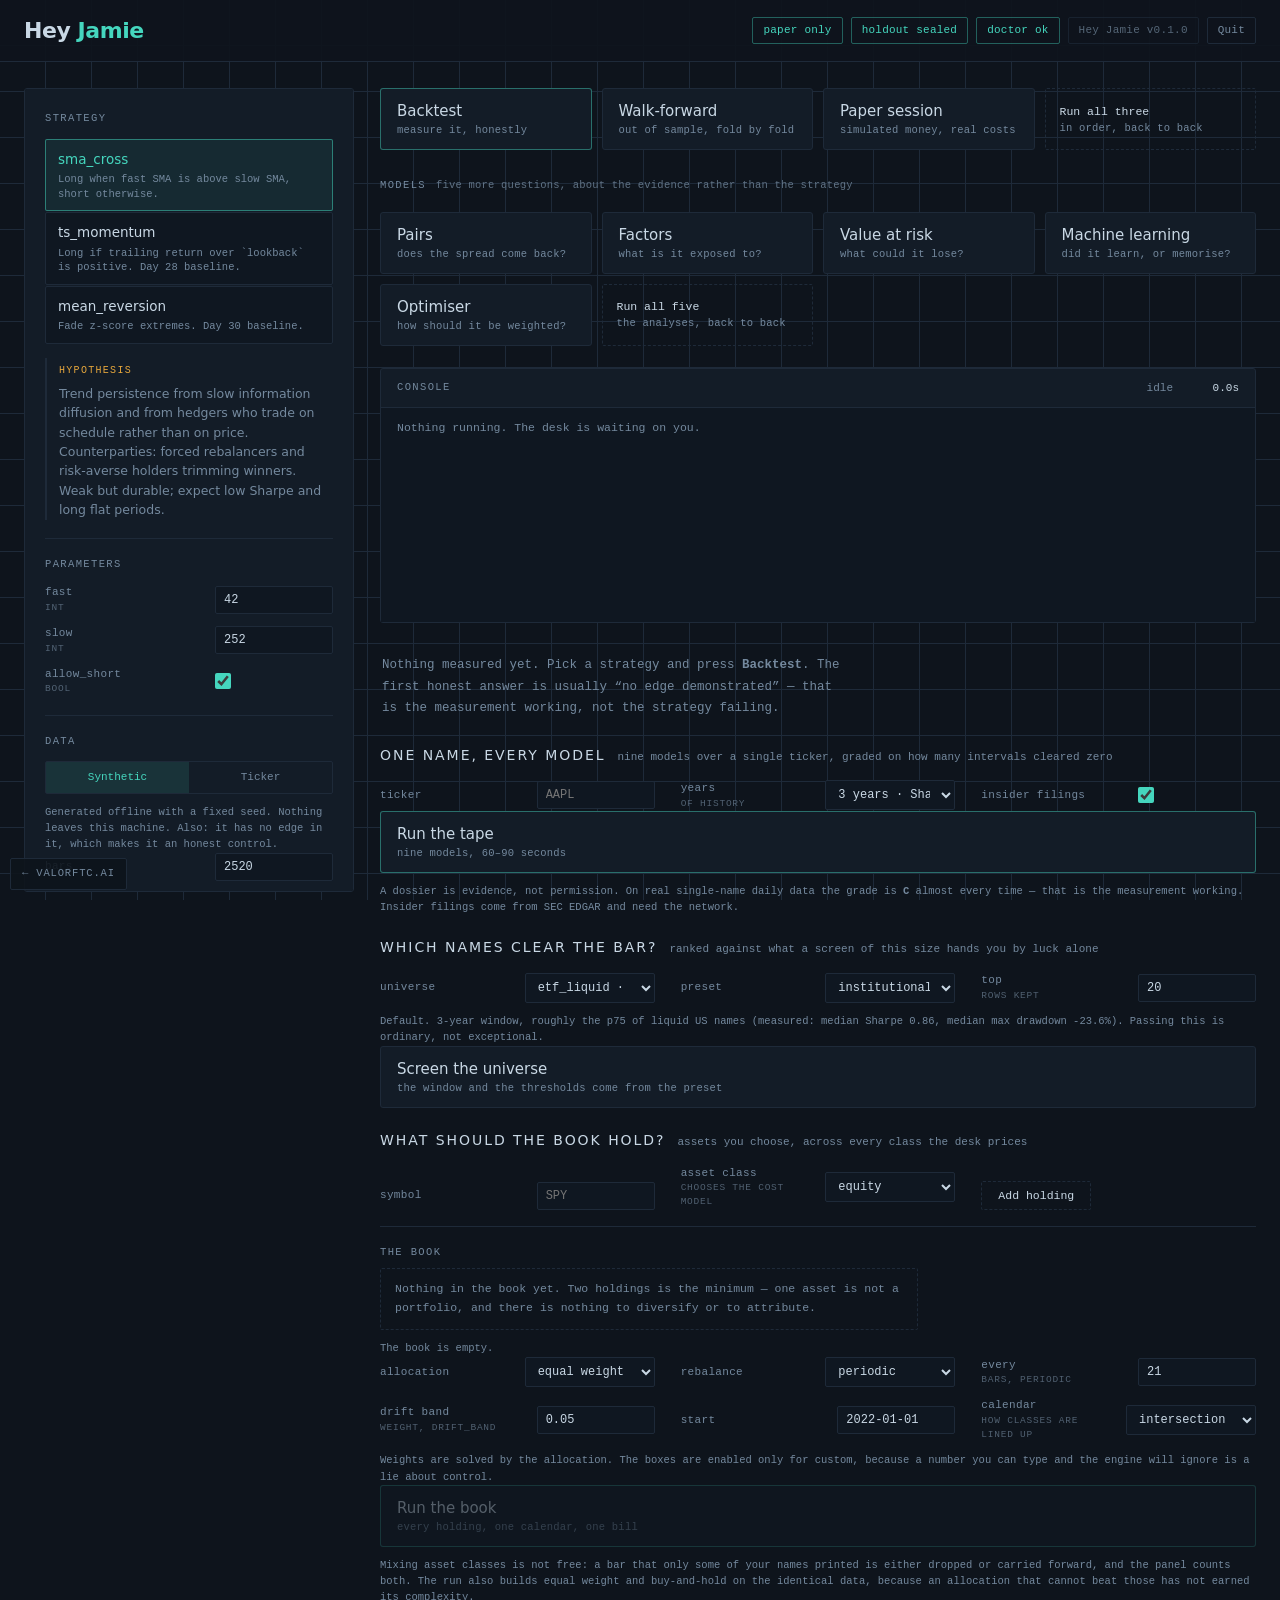
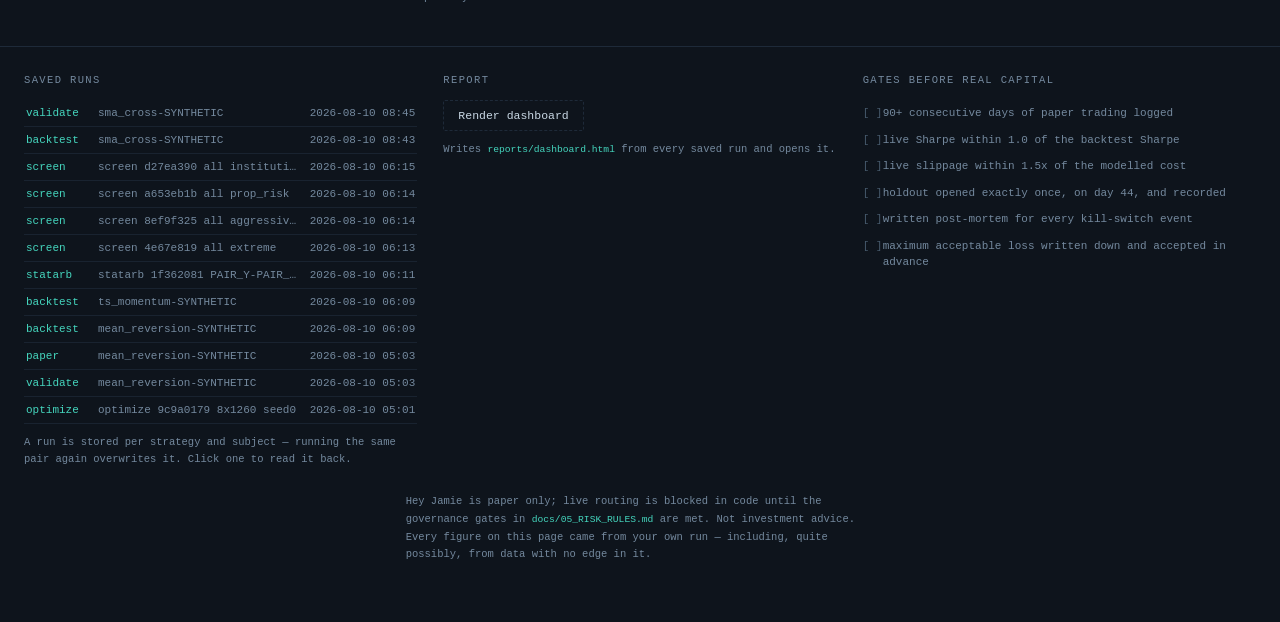
==== hj/index.html @ 2e07a2f7 "Ship the real Hey Jamie desk at /hj, with numpy's RNG ported exactly The browser build ran the desk'" ====
<!doctype html>
<html lang="en">
<head>
<meta charset="utf-8">
<meta name="viewport" content="width=device-width,initial-scale=1">
<!-- The server substitutes this literal placeholder at serve time. Every /api/*
     call carries it, so no other page in the browser can drive this desk. -->
<meta name="heyjamie-token" content="">
<meta name="color-scheme" content="dark">
<title>Hey Jamie — desk</title>
<!-- The server may mount the static dir at /static/ or at /. Ask for the usual
     place first and only reach for the other if that request actually fails. -->
<link rel="stylesheet" href="app.css"
      onerror="var l=document.createElement('link');l.rel='stylesheet';l.href='/app.css';document.head.appendChild(l);">
</head>
<body>

<a class="skip" href="#work">Skip to the actions</a>

<header class="bar">
  <div class="mark">Hey <span>Jamie</span></div>
  <div class="chips">
    <span class="chip on" title="Live routing is blocked in code. There is no endpoint here that could route an order.">paper only</span>
    <span class="chip" id="chip-holdout" title="The out-of-sample data you only get to look at once.">holdout &hellip;</span>
    <button type="button" class="chip act" id="chip-doctor" aria-expanded="false" aria-controls="doctor-panel"
            title="Re-run the install and guardrail checks.">doctor &hellip;</button>
    <span class="chip mute" id="chip-app">&hellip;</span>
    <button type="button" class="chip quit" id="btn-quit" title="Stop the local server and close the desk.">Quit</button>
  </div>
</header>

<div class="banner" id="banner" role="alert" hidden>
  <span class="banner-x" id="banner-text"></span>
  <button type="button" class="banner-close" id="banner-close" aria-label="Dismiss this message">dismiss</button>
</div>

<main class="desk">

  <!-- ------------------------------------------------------------------ -->
  <aside class="rail" aria-label="Run settings">
    <form id="rail-form" autocomplete="off">

      <section class="rail-sec">
        <h3 class="rail-h">Strategy</h3>
        <div class="pick" id="pick-strategy" role="radiogroup" aria-label="Strategy">
          <p class="loading">loading the registry&hellip;</p>
        </div>
        <div class="hypo" id="hypothesis">
          <span class="hypo-k">hypothesis</span>
          <p class="hypo-t" id="hypothesis-text">&mdash;</p>
        </div>
      </section>

      <section class="rail-sec">
        <h3 class="rail-h">Parameters</h3>
        <div class="fields" id="params"></div>
      </section>

      <section class="rail-sec">
        <h3 class="rail-h">Data</h3>
        <div class="seg" id="seg-source">
          <input type="radio" name="source" id="src-synthetic" value="synthetic" checked>
          <label for="src-synthetic">Synthetic</label>
          <input type="radio" name="source" id="src-symbol" value="symbol">
          <label for="src-symbol">Ticker</label>
        </div>
        <p class="note" id="source-note">Generated offline with a fixed seed. Nothing leaves this machine.</p>
        <div class="fields">
          <div class="field" id="f-symbol" hidden>
            <label for="in-symbol">symbol</label>
            <input type="text" id="in-symbol" placeholder="SPY" spellcheck="false">
          </div>
          <div class="field" id="f-start" hidden>
            <label for="in-start">start</label>
            <input type="text" id="in-start" value="2015-01-01" spellcheck="false" inputmode="numeric">
          </div>
          <div class="field" id="f-bars">
            <label for="in-bars">bars</label>
            <input type="number" id="in-bars" value="2520" min="60" step="10">
          </div>
          <div class="field" id="f-seed">
            <label for="in-seed">seed</label>
            <input type="number" id="in-seed" value="42" step="1">
          </div>
          <div class="field">
            <label for="in-asset">asset class</label>
            <select id="in-asset"></select>
          </div>
        </div>
        <p class="note" id="cost-note">&nbsp;</p>
      </section>

      <section class="rail-sec">
        <h3 class="rail-h">Run settings</h3>
        <div class="fields">
          <div class="field">
            <label for="in-trials">trials <em>backtest</em></label>
            <input type="number" id="in-trials" value="1" min="1" step="1">
          </div>
          <div class="field">
            <label for="in-train">train <em>walk-forward</em></label>
            <input type="number" id="in-train" value="504" min="20" step="1">
          </div>
          <div class="field">
            <label for="in-test">test <em>walk-forward</em></label>
            <input type="number" id="in-test" value="126" min="5" step="1">
          </div>
          <div class="field">
            <label for="in-warmup">warmup <em>paper</em></label>
            <input type="number" id="in-warmup" value="260" min="0" step="1">
          </div>
        </div>
        <p class="note">Every variant you try inflates the Sharpe you find. Count them
          in <b>trials</b> — the deflation is the honest part.</p>
      </section>

    </form>
  </aside>

  <!-- ------------------------------------------------------------------ -->
  <section class="work" id="work">

    <div class="panel doctor" id="doctor-panel" hidden>
      <div class="panel-head">
        <h3>Install and guardrails</h3>
        <button type="button" class="ghost sm" id="doctor-rerun">re-run</button>
      </div>
      <div id="doctor-body"><p class="loading">checking&hellip;</p></div>
    </div>

    <div class="actions" id="actions">
      <button type="submit" form="rail-form" class="go primary" id="btn-backtest">
        Backtest<em>measure it, honestly</em></button>
      <button type="button" class="go" id="btn-validate">
        Walk-forward<em>out of sample, fold by fold</em></button>
      <button type="button" class="go" id="btn-paper">
        Paper session<em>simulated money, real costs</em></button>
      <button type="button" class="go ghost" id="btn-all">
        Run all three<em>in order, back to back</em></button>
    </div>

    <p class="actions-h">Models <em>five more questions, about the evidence rather than the strategy</em></p>

    <div class="actions" id="model-actions">
      <button type="button" class="go" id="btn-statarb">
        Pairs<em>does the spread come back?</em></button>
      <button type="button" class="go" id="btn-factors">
        Factors<em>what is it exposed to?</em></button>
      <button type="button" class="go" id="btn-var">
        Value at risk<em>what could it lose?</em></button>
      <button type="button" class="go" id="btn-ml">
        Machine learning<em>did it learn, or memorise?</em></button>
      <button type="button" class="go" id="btn-optimize">
        Optimiser<em>how should it be weighted?</em></button>
      <button type="button" class="go ghost" id="btn-models">
        Run all five<em>the analyses, back to back</em></button>
    </div>

    <div class="panel console">
      <div class="panel-head">
        <h3>Console</h3>
        <span class="con-meta">
          <span class="con-status" id="con-status">idle</span>
          <span class="con-prog" id="con-prog" hidden></span>
          <span class="con-clock" id="con-clock" role="status" aria-label="elapsed">0.0s</span>
        </span>
      </div>
      <div class="con-lines" id="con-lines" role="log" aria-live="polite" aria-relevant="additions">
        <div class="ln lvl-info"><span class="ln-x">Nothing running. The desk is waiting on you.</span></div>
      </div>
    </div>

    <div id="results">
      <p class="nothing" id="nothing">
        Nothing measured yet. Pick a strategy and press <b>Backtest</b>.
        The first honest answer is usually &ldquo;no edge demonstrated&rdquo; —
        that is the measurement working, not the strategy failing.
      </p>

      <section class="q" id="q-real" hidden>
        <div class="q-head"><h2>Is it real?</h2><em>the only question that matters first</em></div>
        <div class="card" id="c-real"></div>
      </section>

      <section class="q" id="q-cost" hidden>
        <div class="q-head"><h2>What did it cost?</h2><em>gross and net always travel together</em></div>
        <dl class="grid" id="c-cost"></dl>
      </section>

      <section class="q" id="q-survive" hidden>
        <div class="q-head"><h2>Would it survive?</h2><em>walk-forward, out of sample</em></div>
        <div class="card" id="c-survive"></div>
      </section>

      <section class="q" id="q-now" hidden>
        <div class="q-head"><h2>What is it doing now?</h2><em>paper session</em></div>
        <div class="card" id="c-now"></div>
      </section>

      <!-- The five models. Each panel appears only once its own run has
           produced data; each keeps a one-line spoken summary that updates in
           place, so a screen reader hears the finding and not the chart. -->
      <section class="q" id="q-statarb" hidden aria-labelledby="h-statarb">
        <div class="q-head"><h2 id="h-statarb">Does it revert?</h2><em>pairs, and whether the spread comes back</em></div>
        <p class="q-live" id="live-statarb" role="status" aria-live="polite"></p>
        <div class="card" id="c-statarb"></div>
      </section>

      <section class="q" id="q-factors" hidden aria-labelledby="h-factors">
        <div class="q-head"><h2 id="h-factors">What is it exposed to?</h2><em>the cross-section, sorted</em></div>
        <p class="q-live" id="live-factors" role="status" aria-live="polite"></p>
        <div class="card" id="c-factors"></div>
      </section>

      <section class="q" id="q-var" hidden aria-labelledby="h-var">
        <div class="q-head"><h2 id="h-var">What could it lose?</h2><em>three methods, and whether they agree</em></div>
        <p class="q-live" id="live-var" role="status" aria-live="polite"></p>
        <div class="card" id="c-var"></div>
      </section>

      <section class="q" id="q-ml" hidden aria-labelledby="h-ml">
        <div class="q-head"><h2 id="h-ml">Did it learn, or memorise?</h2><em>train against test, honestly</em></div>
        <p class="q-live" id="live-ml" role="status" aria-live="polite"></p>
        <div class="card" id="c-ml"></div>
      </section>

      <section class="q" id="q-optimize" hidden aria-labelledby="h-optimize">
        <div class="q-head"><h2 id="h-optimize">How should it be weighted?</h2><em>the frontier is a band, not a line</em></div>
        <p class="q-live" id="live-optimize" role="status" aria-live="polite"></p>
        <div class="card" id="c-optimize"></div>
      </section>

      <!-- ---------------------------------------------------------------
           The Opening Tape. One ticker in, every model in the repo run over
           it, one graded dossier out. The controls live here; the drawing is
           tape.js's job and nothing below fetches anything — app.js owns the
           token, the poll and the console for these two kinds exactly as it
           does for the eight above.
      ---------------------------------------------------------------- -->
      <section class="q" id="tape-search" aria-labelledby="h-tape">
        <div class="q-head">
          <h2 id="h-tape">One name, every model</h2>
          <em>nine models over a single ticker, graded on how many intervals cleared zero</em>
        </div>
        <div class="fields">
          <div class="field">
            <label for="in-ticker">ticker</label>
            <input type="text" id="in-ticker" placeholder="AAPL" spellcheck="false"
                   autocomplete="off" autocapitalize="characters"
                   aria-describedby="tape-suggest" aria-autocomplete="list">
          </div>
          <div class="field">
            <label for="in-tape-years">years <em>of history</em></label>
            <select id="in-tape-years"></select>
          </div>
          <div class="field">
            <label for="in-tape-insider">insider filings</label>
            <input type="checkbox" id="in-tape-insider" checked>
          </div>
        </div>
        <div class="tape-suggest" id="tape-suggest" role="status" aria-live="polite"></div>
        <div class="actions">
          <button type="button" class="go primary" id="btn-tape">
            Run the tape<em>nine models, 60&ndash;90 seconds</em></button>
        </div>
        <p class="note">A dossier is evidence, not permission. On real single-name daily data
          the grade is <b>C</b> almost every time &mdash; that is the measurement working.
          Insider filings come from SEC EDGAR and need the network.</p>
      </section>

      <div id="panel-score" hidden></div>
      <div id="panel-dossier" hidden></div>
      <div id="panel-insider" hidden></div>

      <section class="q" id="screener" aria-labelledby="h-screener">
        <div class="q-head">
          <h2 id="h-screener">Which names clear the bar?</h2>
          <em>ranked against what a screen of this size hands you by luck alone</em>
        </div>
        <div class="fields">
          <div class="field">
            <label for="in-universe">universe</label>
            <select id="in-universe"></select>
          </div>
          <div class="field">
            <label for="in-preset">preset</label>
            <select id="in-preset"></select>
          </div>
          <div class="field">
            <label for="in-screen-top">top <em>rows kept</em></label>
            <input type="number" id="in-screen-top" value="20" min="1" step="1">
          </div>
        </div>
        <p class="note" id="preset-note">&nbsp;</p>
        <div class="actions">
          <button type="button" class="go" id="btn-screen">
            Screen the universe<em>the window and the thresholds come from the preset</em></button>
        </div>
        <div id="panel-screen" hidden></div>
      </section>

      <!-- ---------------------------------------------------------------
           The whole book. Every control below is built by app.js from what
           /api/state publishes under `portfolio` — the allocations, the
           rebalance policies, the asset classes and the calendars are the
           server's to name, and not one of those lists is written here. The
           holdings list is built the same way, from the book you pick. The
           drawing is portfolio.js's job and nothing here fetches anything.
      ---------------------------------------------------------------- -->
      <section class="q" id="portfolio-build" aria-labelledby="h-portfolio-build">
        <div class="q-head">
          <h2 id="h-portfolio-build">What should the book hold?</h2>
          <em>assets you choose, across every class the desk prices</em>
        </div>

        <div class="fields pf-add">
          <div class="field">
            <label for="in-pf-symbol">symbol</label>
            <input type="text" id="in-pf-symbol" placeholder="SPY" spellcheck="false"
                   autocomplete="off" autocapitalize="characters">
          </div>
          <div class="field">
            <label for="in-pf-class">asset class <em>chooses the cost model</em></label>
            <select id="in-pf-class"></select>
          </div>
          <button type="button" class="ghost" id="btn-pf-add">Add holding</button>
        </div>

        <h3 class="rail-h pf-listh" id="h-pf-list">The book</h3>
        <ul class="pf-list" id="pf-holdings" aria-labelledby="h-pf-list"></ul>
        <p class="note" id="pf-list-note" role="status" aria-live="polite"></p>

        <div class="fields">
          <div class="field">
            <label for="in-pf-alloc">allocation</label>
            <select id="in-pf-alloc"></select>
          </div>
          <div class="field">
            <label for="in-pf-rebal">rebalance</label>
            <select id="in-pf-rebal"></select>
          </div>
          <div class="field">
            <label for="in-pf-every">every <em>bars, periodic</em></label>
            <input type="number" id="in-pf-every" value="21" min="1" step="1">
          </div>
          <div class="field">
            <label for="in-pf-band">drift band <em>weight, drift_band</em></label>
            <input type="number" id="in-pf-band" value="0.05" min="0.01" max="0.99" step="0.01">
          </div>
          <div class="field">
            <label for="in-pf-start">start</label>
            <input type="text" id="in-pf-start" value="2022-01-01" spellcheck="false"
                   inputmode="numeric">
          </div>
          <div class="field">
            <label for="in-pf-cal">calendar <em>how classes are lined up</em></label>
            <select id="in-pf-cal"></select>
          </div>
        </div>
        <p class="note" id="pf-note">&nbsp;</p>

        <div class="actions">
          <button type="button" class="go primary" id="btn-portfolio">
            Run the book<em>every holding, one calendar, one bill</em></button>
        </div>
        <p class="note">Mixing asset classes is not free: a bar that only some of your names
          printed is either dropped or carried forward, and the panel counts both. The run
          also builds equal weight and buy-and-hold on the identical data, because an
          allocation that cannot beat those has not earned its complexity.</p>
      </section>

      <div id="panel-portfolio" role="region" aria-labelledby="h-portfolio" hidden></div>
    </div>

  </section>
</main>

<!-- -------------------------------------------------------------------- -->
<footer class="strip">
  <section class="strip-col">
    <h3 class="rail-h">Saved runs</h3>
    <ul class="runs" id="runs"><li class="loading">loading&hellip;</li></ul>
    <p class="note">A run is stored per strategy and subject — running the same pair again
      overwrites it. Click one to read it back.</p>
  </section>
  <section class="strip-col">
    <h3 class="rail-h">Report</h3>
    <button type="button" class="ghost" id="btn-dashboard">Render dashboard</button>
    <p class="note" id="dash-note">Writes <code>reports/dashboard.html</code> from every saved
      run and opens it.</p>
  </section>
  <section class="strip-col">
    <h3 class="rail-h">Gates before real capital</h3>
    <ul class="gates" id="gates"><li class="loading">loading&hellip;</li></ul>
  </section>
</footer>

<p class="fine">
  Hey Jamie is paper only; live routing is blocked in code until the governance gates in
  <code>docs/05_RISK_RULES.md</code> are met. Not investment advice. Every figure on this page
  came from your own run — including, quite possibly, from data with no edge in it.
</p>

<div class="closed" id="closed" hidden>
  <div class="closed-in">
    <div class="mark">Hey <span>Jamie</span></div>
    <h2>The desk is closed.</h2>
    <p>The local server has shut down and this page is no longer connected to anything.
       Nothing was left running. Launch the app again when you want to pick it back up.</p>
  </div>
</div>

<!-- Deferred scripts keep their order, so models.js can count on app.js's
     helpers existing by the time anything calls them. -->
<script src="nprandom.js" defer></script>
<script src="engine.js" defer></script>
<script src="shim.js" defer></script>
<script src="app.js" defer></script>
<script src="models.js" defer></script>
<script src="tape.js" defer></script>
<script src="portfolio.js" defer></script>
<!-- Deferred scripts run before DOMContentLoaded, so by the time this fires the
     tags above have either taken or not. Only then try the other mount points.
     app.js is recovered first: models.js and tape.js are useless without it, and
     the desk still answers its first four questions without either. -->
<script>
window.addEventListener("DOMContentLoaded", function () {
  function recover(flag, names, done) {
    if (window[flag]) { done(); return; }
    var i = 0;
    (function next() {
      if (window[flag] || i >= names.length) { done(); return; }
      var s = document.createElement("script");
      s.src = names[i++];
      s.onerror = next;
      s.onload = function () { if (!window[flag]) next(); else done(); };
      document.head.appendChild(s);
    })();
  }
  recover("__HEYJAMIE__", ["/app.js", "app.js"], function () {
    recover("__HEYJAMIE_MODELS__", ["/models.js", "models.js"], function () {
      recover("__TAPE__", ["/tape.js", "tape.js"], function () {
        recover("__PORTFOLIO__", ["/portfolio.js", "portfolio.js"], function () {});
      });
    });
  });
});
</script>
<a href="/" style="position:fixed;left:10px;bottom:10px;z-index:99;font-family:'IBM Plex Mono',ui-monospace,monospace;font-size:10.5px;letter-spacing:.08em;text-transform:uppercase;color:#74899E;background:rgba(14,20,28,.9);border:1px solid #1E2A39;border-radius:2px;padding:7px 11px;text-decoration:none">&larr; valorftc.ai</a>
</body>
</html>
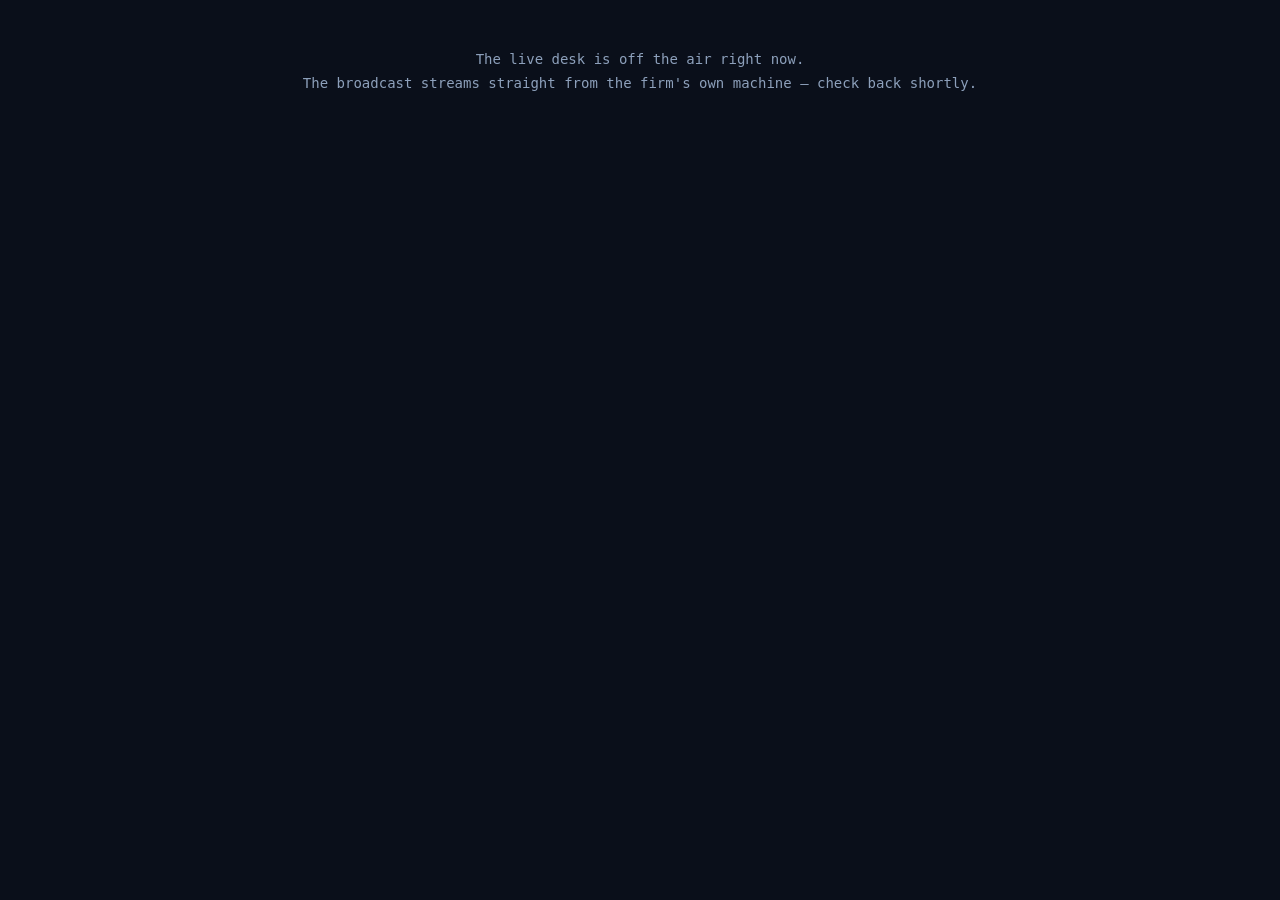
==== commit ae9a8911: "hj: replace the desk demo with the live Tower broadcast (view-only embed) The page now embeds the pu" ====
--- a/hj/index.html
+++ b/hj/index.html
@@ -3,449 +3,32 @@
 <head>
 <meta charset="utf-8">
 <meta name="viewport" content="width=device-width,initial-scale=1">
-<!-- The server substitutes this literal placeholder at serve time. Every /api/*
-     call carries it, so no other page in the browser can drive this desk. -->
-<meta name="heyjamie-token" content="">
 <meta name="color-scheme" content="dark">
-<title>Hey Jamie — desk</title>
-<!-- The server may mount the static dir at /static/ or at /. Ask for the usual
-     place first and only reach for the other if that request actually fails. -->
-<link rel="stylesheet" href="app.css"
-      onerror="var l=document.createElement('link');l.rel='stylesheet';l.href='/app.css';document.head.appendChild(l);">
+<title>Valor — The Hybrid Tower, live</title>
+<style>
+  html, body { margin: 0; height: 100%; background: #0a0f1a; }
+  iframe { display: block; width: 100%; height: 100vh; border: 0; }
+  .down {
+    display: none; color: #8da0bb; font-family: ui-monospace, Menlo, monospace;
+    font-size: 14px; padding: 48px 24px; text-align: center; line-height: 1.7;
+  }
+  .offline .down { display: block; }
+  .offline iframe { display: none; }
+</style>
 </head>
 <body>
-
-<a class="skip" href="#work">Skip to the actions</a>
-
-<header class="bar">
-  <div class="mark">Hey <span>Jamie</span></div>
-  <div class="chips">
-    <span class="chip on" title="Live routing is blocked in code. There is no endpoint here that could route an order.">paper only</span>
-    <span class="chip" id="chip-holdout" title="The out-of-sample data you only get to look at once.">holdout &hellip;</span>
-    <button type="button" class="chip act" id="chip-doctor" aria-expanded="false" aria-controls="doctor-panel"
-            title="Re-run the install and guardrail checks.">doctor &hellip;</button>
-    <span class="chip mute" id="chip-app">&hellip;</span>
-    <button type="button" class="chip quit" id="btn-quit" title="Stop the local server and close the desk.">Quit</button>
-  </div>
-</header>
-
-<div class="banner" id="banner" role="alert" hidden>
-  <span class="banner-x" id="banner-text"></span>
-  <button type="button" class="banner-close" id="banner-close" aria-label="Dismiss this message">dismiss</button>
+<iframe id="desk" src="https://valorpc.tail53cfa4.ts.net/"
+        title="Hybrid Investment Firm — live desk (view only)"
+        loading="eager" referrerpolicy="no-referrer"></iframe>
+<div class="down">
+  The live desk is off the air right now.<br>
+  The broadcast streams straight from the firm's own machine &mdash; check back shortly.
 </div>
-
-<main class="desk">
-
-  <!-- ------------------------------------------------------------------ -->
-  <aside class="rail" aria-label="Run settings">
-    <form id="rail-form" autocomplete="off">
-
-      <section class="rail-sec">
-        <h3 class="rail-h">Strategy</h3>
-        <div class="pick" id="pick-strategy" role="radiogroup" aria-label="Strategy">
-          <p class="loading">loading the registry&hellip;</p>
-        </div>
-        <div class="hypo" id="hypothesis">
-          <span class="hypo-k">hypothesis</span>
-          <p class="hypo-t" id="hypothesis-text">&mdash;</p>
-        </div>
-      </section>
-
-      <section class="rail-sec">
-        <h3 class="rail-h">Parameters</h3>
-        <div class="fields" id="params"></div>
-      </section>
-
-      <section class="rail-sec">
-        <h3 class="rail-h">Data</h3>
-        <div class="seg" id="seg-source">
-          <input type="radio" name="source" id="src-synthetic" value="synthetic" checked>
-          <label for="src-synthetic">Synthetic</label>
-          <input type="radio" name="source" id="src-symbol" value="symbol">
-          <label for="src-symbol">Ticker</label>
-        </div>
-        <p class="note" id="source-note">Generated offline with a fixed seed. Nothing leaves this machine.</p>
-        <div class="fields">
-          <div class="field" id="f-symbol" hidden>
-            <label for="in-symbol">symbol</label>
-            <input type="text" id="in-symbol" placeholder="SPY" spellcheck="false">
-          </div>
-          <div class="field" id="f-start" hidden>
-            <label for="in-start">start</label>
-            <input type="text" id="in-start" value="2015-01-01" spellcheck="false" inputmode="numeric">
-          </div>
-          <div class="field" id="f-bars">
-            <label for="in-bars">bars</label>
-            <input type="number" id="in-bars" value="2520" min="60" step="10">
-          </div>
-          <div class="field" id="f-seed">
-            <label for="in-seed">seed</label>
-            <input type="number" id="in-seed" value="42" step="1">
-          </div>
-          <div class="field">
-            <label for="in-asset">asset class</label>
-            <select id="in-asset"></select>
-          </div>
-        </div>
-        <p class="note" id="cost-note">&nbsp;</p>
-      </section>
-
-      <section class="rail-sec">
-        <h3 class="rail-h">Run settings</h3>
-        <div class="fields">
-          <div class="field">
-            <label for="in-trials">trials <em>backtest</em></label>
-            <input type="number" id="in-trials" value="1" min="1" step="1">
-          </div>
-          <div class="field">
-            <label for="in-train">train <em>walk-forward</em></label>
-            <input type="number" id="in-train" value="504" min="20" step="1">
-          </div>
-          <div class="field">
-            <label for="in-test">test <em>walk-forward</em></label>
-            <input type="number" id="in-test" value="126" min="5" step="1">
-          </div>
-          <div class="field">
-            <label for="in-warmup">warmup <em>paper</em></label>
-            <input type="number" id="in-warmup" value="260" min="0" step="1">
-          </div>
-        </div>
-        <p class="note">Every variant you try inflates the Sharpe you find. Count them
-          in <b>trials</b> — the deflation is the honest part.</p>
-      </section>
-
-    </form>
-  </aside>
-
-  <!-- ------------------------------------------------------------------ -->
-  <section class="work" id="work">
-
-    <div class="panel doctor" id="doctor-panel" hidden>
-      <div class="panel-head">
-        <h3>Install and guardrails</h3>
-        <button type="button" class="ghost sm" id="doctor-rerun">re-run</button>
-      </div>
-      <div id="doctor-body"><p class="loading">checking&hellip;</p></div>
-    </div>
-
-    <div class="actions" id="actions">
-      <button type="submit" form="rail-form" class="go primary" id="btn-backtest">
-        Backtest<em>measure it, honestly</em></button>
-      <button type="button" class="go" id="btn-validate">
-        Walk-forward<em>out of sample, fold by fold</em></button>
-      <button type="button" class="go" id="btn-paper">
-        Paper session<em>simulated money, real costs</em></button>
-      <button type="button" class="go ghost" id="btn-all">
-        Run all three<em>in order, back to back</em></button>
-    </div>
-
-    <p class="actions-h">Models <em>five more questions, about the evidence rather than the strategy</em></p>
-
-    <div class="actions" id="model-actions">
-      <button type="button" class="go" id="btn-statarb">
-        Pairs<em>does the spread come back?</em></button>
-      <button type="button" class="go" id="btn-factors">
-        Factors<em>what is it exposed to?</em></button>
-      <button type="button" class="go" id="btn-var">
-        Value at risk<em>what could it lose?</em></button>
-      <button type="button" class="go" id="btn-ml">
-        Machine learning<em>did it learn, or memorise?</em></button>
-      <button type="button" class="go" id="btn-optimize">
-        Optimiser<em>how should it be weighted?</em></button>
-      <button type="button" class="go ghost" id="btn-models">
-        Run all five<em>the analyses, back to back</em></button>
-    </div>
-
-    <div class="panel console">
-      <div class="panel-head">
-        <h3>Console</h3>
-        <span class="con-meta">
-          <span class="con-status" id="con-status">idle</span>
-          <span class="con-prog" id="con-prog" hidden></span>
-          <span class="con-clock" id="con-clock" role="status" aria-label="elapsed">0.0s</span>
-        </span>
-      </div>
-      <div class="con-lines" id="con-lines" role="log" aria-live="polite" aria-relevant="additions">
-        <div class="ln lvl-info"><span class="ln-x">Nothing running. The desk is waiting on you.</span></div>
-      </div>
-    </div>
-
-    <div id="results">
-      <p class="nothing" id="nothing">
-        Nothing measured yet. Pick a strategy and press <b>Backtest</b>.
-        The first honest answer is usually &ldquo;no edge demonstrated&rdquo; —
-        that is the measurement working, not the strategy failing.
-      </p>
-
-      <section class="q" id="q-real" hidden>
-        <div class="q-head"><h2>Is it real?</h2><em>the only question that matters first</em></div>
-        <div class="card" id="c-real"></div>
-      </section>
-
-      <section class="q" id="q-cost" hidden>
-        <div class="q-head"><h2>What did it cost?</h2><em>gross and net always travel together</em></div>
-        <dl class="grid" id="c-cost"></dl>
-      </section>
-
-      <section class="q" id="q-survive" hidden>
-        <div class="q-head"><h2>Would it survive?</h2><em>walk-forward, out of sample</em></div>
-        <div class="card" id="c-survive"></div>
-      </section>
-
-      <section class="q" id="q-now" hidden>
-        <div class="q-head"><h2>What is it doing now?</h2><em>paper session</em></div>
-        <div class="card" id="c-now"></div>
-      </section>
-
-      <!-- The five models. Each panel appears only once its own run has
-           produced data; each keeps a one-line spoken summary that updates in
-           place, so a screen reader hears the finding and not the chart. -->
-      <section class="q" id="q-statarb" hidden aria-labelledby="h-statarb">
-        <div class="q-head"><h2 id="h-statarb">Does it revert?</h2><em>pairs, and whether the spread comes back</em></div>
-        <p class="q-live" id="live-statarb" role="status" aria-live="polite"></p>
-        <div class="card" id="c-statarb"></div>
-      </section>
-
-      <section class="q" id="q-factors" hidden aria-labelledby="h-factors">
-        <div class="q-head"><h2 id="h-factors">What is it exposed to?</h2><em>the cross-section, sorted</em></div>
-        <p class="q-live" id="live-factors" role="status" aria-live="polite"></p>
-        <div class="card" id="c-factors"></div>
-      </section>
-
-      <section class="q" id="q-var" hidden aria-labelledby="h-var">
-        <div class="q-head"><h2 id="h-var">What could it lose?</h2><em>three methods, and whether they agree</em></div>
-        <p class="q-live" id="live-var" role="status" aria-live="polite"></p>
-        <div class="card" id="c-var"></div>
-      </section>
-
-      <section class="q" id="q-ml" hidden aria-labelledby="h-ml">
-        <div class="q-head"><h2 id="h-ml">Did it learn, or memorise?</h2><em>train against test, honestly</em></div>
-        <p class="q-live" id="live-ml" role="status" aria-live="polite"></p>
-        <div class="card" id="c-ml"></div>
-      </section>
-
-      <section class="q" id="q-optimize" hidden aria-labelledby="h-optimize">
-        <div class="q-head"><h2 id="h-optimize">How should it be weighted?</h2><em>the frontier is a band, not a line</em></div>
-        <p class="q-live" id="live-optimize" role="status" aria-live="polite"></p>
-        <div class="card" id="c-optimize"></div>
-      </section>
-
-      <!-- ---------------------------------------------------------------
-           The Opening Tape. One ticker in, every model in the repo run over
-           it, one graded dossier out. The controls live here; the drawing is
-           tape.js's job and nothing below fetches anything — app.js owns the
-           token, the poll and the console for these two kinds exactly as it
-           does for the eight above.
-      ---------------------------------------------------------------- -->
-      <section class="q" id="tape-search" aria-labelledby="h-tape">
-        <div class="q-head">
-          <h2 id="h-tape">One name, every model</h2>
-          <em>nine models over a single ticker, graded on how many intervals cleared zero</em>
-        </div>
-        <div class="fields">
-          <div class="field">
-            <label for="in-ticker">ticker</label>
-            <input type="text" id="in-ticker" placeholder="AAPL" spellcheck="false"
-                   autocomplete="off" autocapitalize="characters"
-                   aria-describedby="tape-suggest" aria-autocomplete="list">
-          </div>
-          <div class="field">
-            <label for="in-tape-years">years <em>of history</em></label>
-            <select id="in-tape-years"></select>
-          </div>
-          <div class="field">
-            <label for="in-tape-insider">insider filings</label>
-            <input type="checkbox" id="in-tape-insider" checked>
-          </div>
-        </div>
-        <div class="tape-suggest" id="tape-suggest" role="status" aria-live="polite"></div>
-        <div class="actions">
-          <button type="button" class="go primary" id="btn-tape">
-            Run the tape<em>nine models, 60&ndash;90 seconds</em></button>
-        </div>
-        <p class="note">A dossier is evidence, not permission. On real single-name daily data
-          the grade is <b>C</b> almost every time &mdash; that is the measurement working.
-          Insider filings come from SEC EDGAR and need the network.</p>
-      </section>
-
-      <div id="panel-score" hidden></div>
-      <div id="panel-dossier" hidden></div>
-      <div id="panel-insider" hidden></div>
-
-      <section class="q" id="screener" aria-labelledby="h-screener">
-        <div class="q-head">
-          <h2 id="h-screener">Which names clear the bar?</h2>
-          <em>ranked against what a screen of this size hands you by luck alone</em>
-        </div>
-        <div class="fields">
-          <div class="field">
-            <label for="in-universe">universe</label>
-            <select id="in-universe"></select>
-          </div>
-          <div class="field">
-            <label for="in-preset">preset</label>
-            <select id="in-preset"></select>
-          </div>
-          <div class="field">
-            <label for="in-screen-top">top <em>rows kept</em></label>
-            <input type="number" id="in-screen-top" value="20" min="1" step="1">
-          </div>
-        </div>
-        <p class="note" id="preset-note">&nbsp;</p>
-        <div class="actions">
-          <button type="button" class="go" id="btn-screen">
-            Screen the universe<em>the window and the thresholds come from the preset</em></button>
-        </div>
-        <div id="panel-screen" hidden></div>
-      </section>
-
-      <!-- ---------------------------------------------------------------
-           The whole book. Every control below is built by app.js from what
-           /api/state publishes under `portfolio` — the allocations, the
-           rebalance policies, the asset classes and the calendars are the
-           server's to name, and not one of those lists is written here. The
-           holdings list is built the same way, from the book you pick. The
-           drawing is portfolio.js's job and nothing here fetches anything.
-      ---------------------------------------------------------------- -->
-      <section class="q" id="portfolio-build" aria-labelledby="h-portfolio-build">
-        <div class="q-head">
-          <h2 id="h-portfolio-build">What should the book hold?</h2>
-          <em>assets you choose, across every class the desk prices</em>
-        </div>
-
-        <div class="fields pf-add">
-          <div class="field">
-            <label for="in-pf-symbol">symbol</label>
-            <input type="text" id="in-pf-symbol" placeholder="SPY" spellcheck="false"
-                   autocomplete="off" autocapitalize="characters">
-          </div>
-          <div class="field">
-            <label for="in-pf-class">asset class <em>chooses the cost model</em></label>
-            <select id="in-pf-class"></select>
-          </div>
-          <button type="button" class="ghost" id="btn-pf-add">Add holding</button>
-        </div>
-
-        <h3 class="rail-h pf-listh" id="h-pf-list">The book</h3>
-        <ul class="pf-list" id="pf-holdings" aria-labelledby="h-pf-list"></ul>
-        <p class="note" id="pf-list-note" role="status" aria-live="polite"></p>
-
-        <div class="fields">
-          <div class="field">
-            <label for="in-pf-alloc">allocation</label>
-            <select id="in-pf-alloc"></select>
-          </div>
-          <div class="field">
-            <label for="in-pf-rebal">rebalance</label>
-            <select id="in-pf-rebal"></select>
-          </div>
-          <div class="field">
-            <label for="in-pf-every">every <em>bars, periodic</em></label>
-            <input type="number" id="in-pf-every" value="21" min="1" step="1">
-          </div>
-          <div class="field">
-            <label for="in-pf-band">drift band <em>weight, drift_band</em></label>
-            <input type="number" id="in-pf-band" value="0.05" min="0.01" max="0.99" step="0.01">
-          </div>
-          <div class="field">
-            <label for="in-pf-start">start</label>
-            <input type="text" id="in-pf-start" value="2022-01-01" spellcheck="false"
-                   inputmode="numeric">
-          </div>
-          <div class="field">
-            <label for="in-pf-cal">calendar <em>how classes are lined up</em></label>
-            <select id="in-pf-cal"></select>
-          </div>
-        </div>
-        <p class="note" id="pf-note">&nbsp;</p>
-
-        <div class="actions">
-          <button type="button" class="go primary" id="btn-portfolio">
-            Run the book<em>every holding, one calendar, one bill</em></button>
-        </div>
-        <p class="note">Mixing asset classes is not free: a bar that only some of your names
-          printed is either dropped or carried forward, and the panel counts both. The run
-          also builds equal weight and buy-and-hold on the identical data, because an
-          allocation that cannot beat those has not earned its complexity.</p>
-      </section>
-
-      <div id="panel-portfolio" role="region" aria-labelledby="h-portfolio" hidden></div>
-    </div>
-
-  </section>
-</main>
-
-<!-- -------------------------------------------------------------------- -->
-<footer class="strip">
-  <section class="strip-col">
-    <h3 class="rail-h">Saved runs</h3>
-    <ul class="runs" id="runs"><li class="loading">loading&hellip;</li></ul>
-    <p class="note">A run is stored per strategy and subject — running the same pair again
-      overwrites it. Click one to read it back.</p>
-  </section>
-  <section class="strip-col">
-    <h3 class="rail-h">Report</h3>
-    <button type="button" class="ghost" id="btn-dashboard">Render dashboard</button>
-    <p class="note" id="dash-note">Writes <code>reports/dashboard.html</code> from every saved
-      run and opens it.</p>
-  </section>
-  <section class="strip-col">
-    <h3 class="rail-h">Gates before real capital</h3>
-    <ul class="gates" id="gates"><li class="loading">loading&hellip;</li></ul>
-  </section>
-</footer>
-
-<p class="fine">
-  Hey Jamie is paper only; live routing is blocked in code until the governance gates in
-  <code>docs/05_RISK_RULES.md</code> are met. Not investment advice. Every figure on this page
-  came from your own run — including, quite possibly, from data with no edge in it.
-</p>
-
-<div class="closed" id="closed" hidden>
-  <div class="closed-in">
-    <div class="mark">Hey <span>Jamie</span></div>
-    <h2>The desk is closed.</h2>
-    <p>The local server has shut down and this page is no longer connected to anything.
-       Nothing was left running. Launch the app again when you want to pick it back up.</p>
-  </div>
-</div>
-
-<!-- Deferred scripts keep their order, so models.js can count on app.js's
-     helpers existing by the time anything calls them. -->
-<script src="nprandom.js" defer></script>
-<script src="engine.js" defer></script>
-<script src="shim.js" defer></script>
-<script src="app.js" defer></script>
-<script src="models.js" defer></script>
-<script src="tape.js" defer></script>
-<script src="portfolio.js" defer></script>
-<!-- Deferred scripts run before DOMContentLoaded, so by the time this fires the
-     tags above have either taken or not. Only then try the other mount points.
-     app.js is recovered first: models.js and tape.js are useless without it, and
-     the desk still answers its first four questions without either. -->
 <script>
-window.addEventListener("DOMContentLoaded", function () {
-  function recover(flag, names, done) {
-    if (window[flag]) { done(); return; }
-    var i = 0;
-    (function next() {
-      if (window[flag] || i >= names.length) { done(); return; }
-      var s = document.createElement("script");
-      s.src = names[i++];
-      s.onerror = next;
-      s.onload = function () { if (!window[flag]) next(); else done(); };
-      document.head.appendChild(s);
-    })();
-  }
-  recover("__HEYJAMIE__", ["/app.js", "app.js"], function () {
-    recover("__HEYJAMIE_MODELS__", ["/models.js", "models.js"], function () {
-      recover("__TAPE__", ["/tape.js", "tape.js"], function () {
-        recover("__PORTFOLIO__", ["/portfolio.js", "portfolio.js"], function () {});
-      });
-    });
-  });
-});
+  // If the desk is unreachable, say so instead of showing an empty frame.
+  // no-cors: an opaque success means reachable; only a network failure rejects.
+  fetch('https://valorpc.tail53cfa4.ts.net/api/health', { mode: 'no-cors' })
+    .catch(function () { document.body.className = 'offline'; });
 </script>
-<a href="/" style="position:fixed;left:10px;bottom:10px;z-index:99;font-family:'IBM Plex Mono',ui-monospace,monospace;font-size:10.5px;letter-spacing:.08em;text-transform:uppercase;color:#74899E;background:rgba(14,20,28,.9);border:1px solid #1E2A39;border-radius:2px;padding:7px 11px;text-decoration:none">&larr; valorftc.ai</a>
 </body>
 </html>
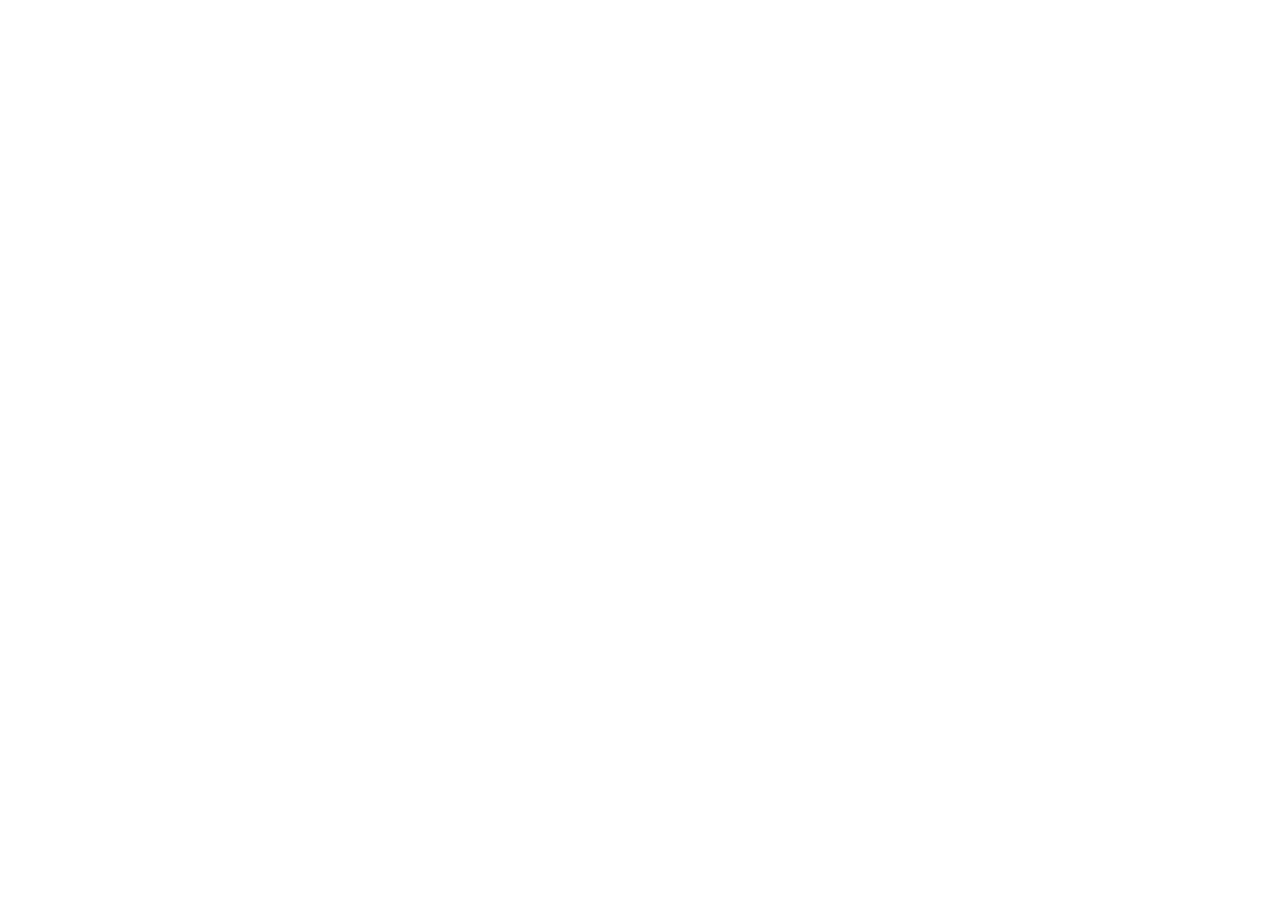
==== commit 230bbefb: "hj: judge liveness by the embed itself, not a fetch ad-blockers eat The health probe was blocked by " ====
--- a/hj/index.html
+++ b/hj/index.html
@@ -22,13 +22,30 @@
         loading="eager" referrerpolicy="no-referrer"></iframe>
 <div class="down">
   The live desk is off the air right now.<br>
-  The broadcast streams straight from the firm's own machine &mdash; check back shortly.
+  The broadcast streams straight from the firm's own machine &mdash; check back shortly &mdash;
+  this page retries on its own.
 </div>
 <script>
-  // If the desk is unreachable, say so instead of showing an empty frame.
-  // no-cors: an opaque success means reachable; only a network failure rejects.
-  fetch('https://valorpc.tail53cfa4.ts.net/api/health', { mode: 'no-cors' })
-    .catch(function () { document.body.className = 'offline'; });
+  // Judge liveness by the embed itself. A separate health fetch gets eaten by
+  // ad-blockers (ERR_BLOCKED_BY_CLIENT) and falsely reported an outage: the
+  // iframe is the broadcast, so the iframe is also the test. While marked
+  // offline, the page quietly retries every 20 seconds and recovers itself.
+  (function () {
+    var f = document.getElementById('desk');
+    var timer = null;
+    function armTimeout() {
+      clearTimeout(timer);
+      timer = setTimeout(function () {
+        document.body.className = 'offline';
+        setTimeout(function () { f.src = f.src; armTimeout(); }, 20000);
+      }, 15000);
+    }
+    f.addEventListener('load', function () {
+      clearTimeout(timer);
+      document.body.className = '';
+    });
+    armTimeout();
+  })();
 </script>
 </body>
 </html>
